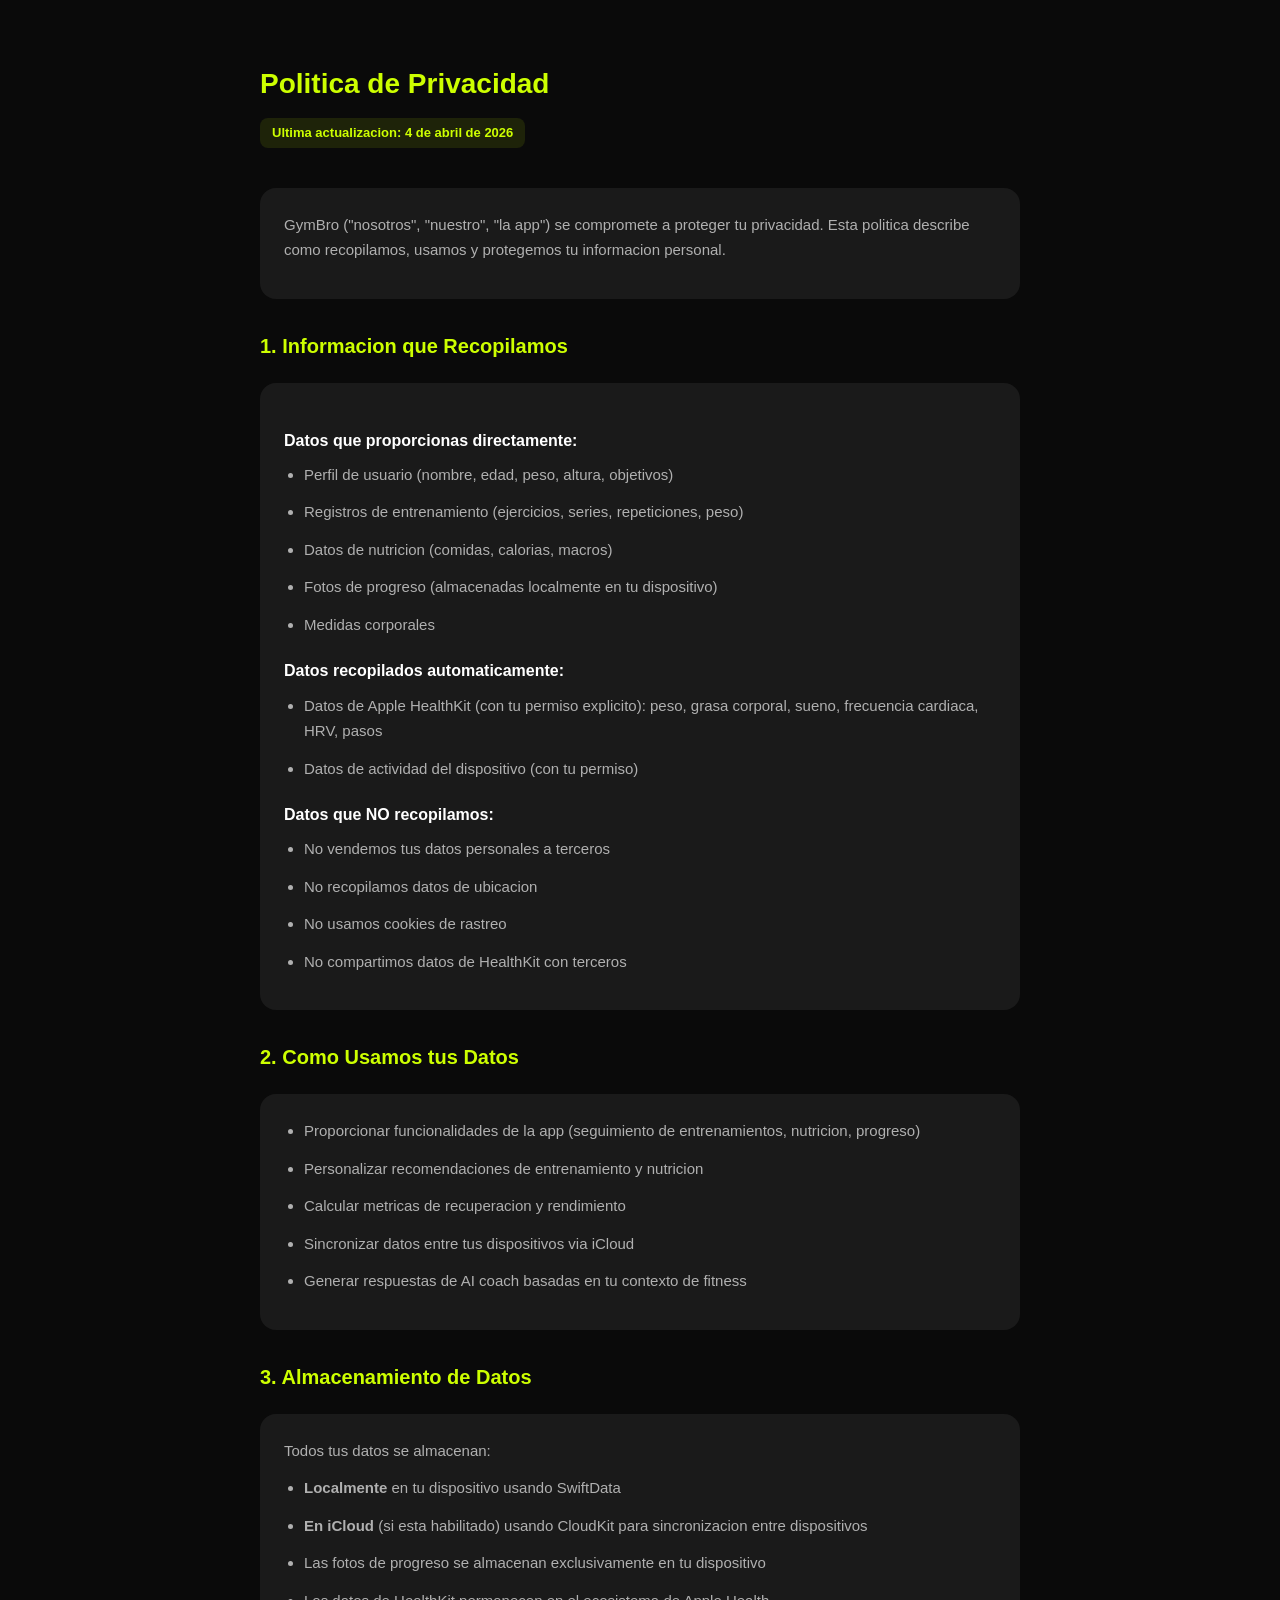
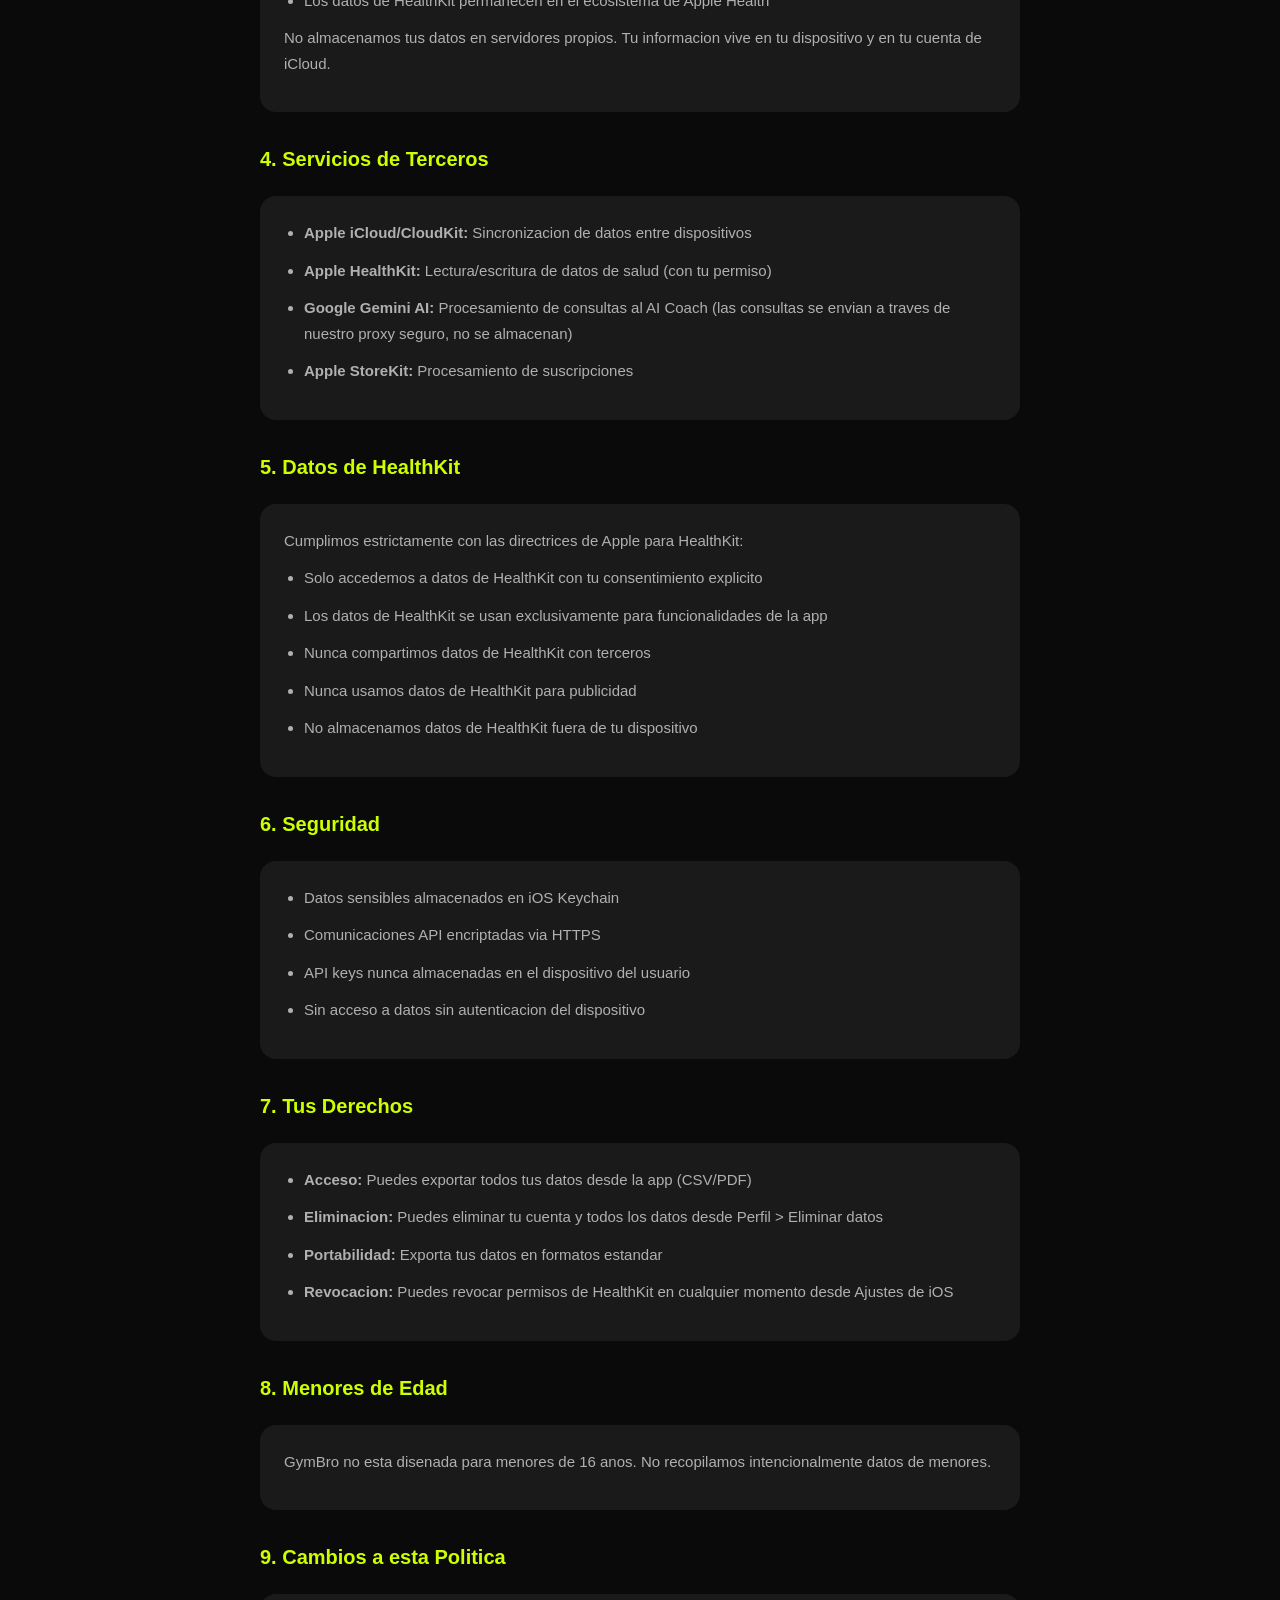
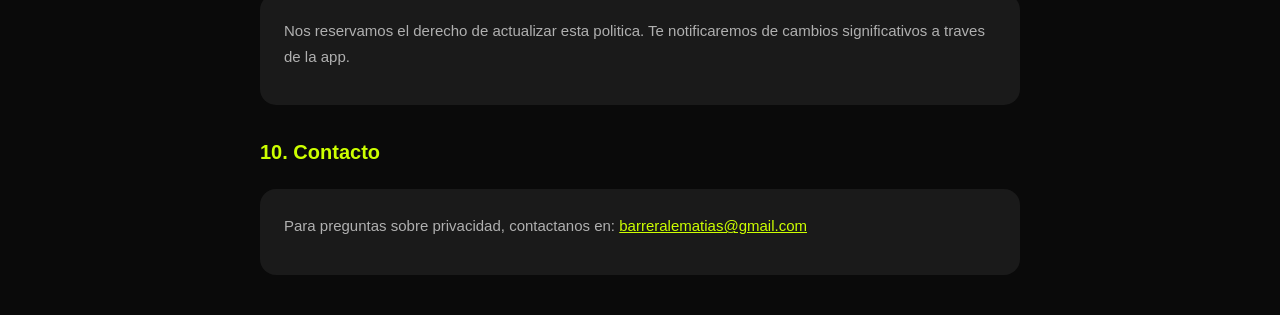
==== privacy-es.html @ dab76781 "Initial: GymBro legal documents Privacy Policy and Terms of Use in English and Spanish for App Store" ====
<!DOCTYPE html>
<html lang="es">
<head>
    <meta charset="UTF-8">
    <meta name="viewport" content="width=device-width, initial-scale=1.0">
    <title>GymBro - Politica de Privacidad</title>
    <style>
        * { margin: 0; padding: 0; box-sizing: border-box; }
        body { font-family: -apple-system, BlinkMacSystemFont, 'SF Pro Text', sans-serif; background: #0A0A0A; color: #E0E0E0; line-height: 1.7; padding: 20px; max-width: 800px; margin: 0 auto; }
        h1 { color: #CDFF00; font-size: 28px; margin: 40px 0 10px; }
        h2 { color: #CDFF00; font-size: 20px; margin: 30px 0 10px; }
        h3 { color: #fff; font-size: 16px; margin: 20px 0 8px; }
        p, li { color: #B0B0B0; font-size: 15px; margin-bottom: 12px; }
        ul { padding-left: 20px; }
        a { color: #CDFF00; }
        .badge { display: inline-block; background: #CDFF001A; color: #CDFF00; padding: 4px 12px; border-radius: 8px; font-size: 13px; font-weight: 600; margin-bottom: 20px; }
        .section { background: #1A1A1A; border-radius: 16px; padding: 24px; margin: 20px 0; }
    </style>
</head>
<body>
    <h1>Politica de Privacidad</h1>
    <div class="badge">Ultima actualizacion: 4 de abril de 2026</div>

    <div class="section">
        <p>GymBro ("nosotros", "nuestro", "la app") se compromete a proteger tu privacidad. Esta politica describe como recopilamos, usamos y protegemos tu informacion personal.</p>
    </div>

    <h2>1. Informacion que Recopilamos</h2>
    <div class="section">
        <h3>Datos que proporcionas directamente:</h3>
        <ul>
            <li>Perfil de usuario (nombre, edad, peso, altura, objetivos)</li>
            <li>Registros de entrenamiento (ejercicios, series, repeticiones, peso)</li>
            <li>Datos de nutricion (comidas, calorias, macros)</li>
            <li>Fotos de progreso (almacenadas localmente en tu dispositivo)</li>
            <li>Medidas corporales</li>
        </ul>

        <h3>Datos recopilados automaticamente:</h3>
        <ul>
            <li>Datos de Apple HealthKit (con tu permiso explicito): peso, grasa corporal, sueno, frecuencia cardiaca, HRV, pasos</li>
            <li>Datos de actividad del dispositivo (con tu permiso)</li>
        </ul>

        <h3>Datos que NO recopilamos:</h3>
        <ul>
            <li>No vendemos tus datos personales a terceros</li>
            <li>No recopilamos datos de ubicacion</li>
            <li>No usamos cookies de rastreo</li>
            <li>No compartimos datos de HealthKit con terceros</li>
        </ul>
    </div>

    <h2>2. Como Usamos tus Datos</h2>
    <div class="section">
        <ul>
            <li>Proporcionar funcionalidades de la app (seguimiento de entrenamientos, nutricion, progreso)</li>
            <li>Personalizar recomendaciones de entrenamiento y nutricion</li>
            <li>Calcular metricas de recuperacion y rendimiento</li>
            <li>Sincronizar datos entre tus dispositivos via iCloud</li>
            <li>Generar respuestas de AI coach basadas en tu contexto de fitness</li>
        </ul>
    </div>

    <h2>3. Almacenamiento de Datos</h2>
    <div class="section">
        <p>Todos tus datos se almacenan:</p>
        <ul>
            <li><strong>Localmente</strong> en tu dispositivo usando SwiftData</li>
            <li><strong>En iCloud</strong> (si esta habilitado) usando CloudKit para sincronizacion entre dispositivos</li>
            <li>Las fotos de progreso se almacenan exclusivamente en tu dispositivo</li>
            <li>Los datos de HealthKit permanecen en el ecosistema de Apple Health</li>
        </ul>
        <p>No almacenamos tus datos en servidores propios. Tu informacion vive en tu dispositivo y en tu cuenta de iCloud.</p>
    </div>

    <h2>4. Servicios de Terceros</h2>
    <div class="section">
        <ul>
            <li><strong>Apple iCloud/CloudKit:</strong> Sincronizacion de datos entre dispositivos</li>
            <li><strong>Apple HealthKit:</strong> Lectura/escritura de datos de salud (con tu permiso)</li>
            <li><strong>Google Gemini AI:</strong> Procesamiento de consultas al AI Coach (las consultas se envian a traves de nuestro proxy seguro, no se almacenan)</li>
            <li><strong>Apple StoreKit:</strong> Procesamiento de suscripciones</li>
        </ul>
    </div>

    <h2>5. Datos de HealthKit</h2>
    <div class="section">
        <p>Cumplimos estrictamente con las directrices de Apple para HealthKit:</p>
        <ul>
            <li>Solo accedemos a datos de HealthKit con tu consentimiento explicito</li>
            <li>Los datos de HealthKit se usan exclusivamente para funcionalidades de la app</li>
            <li>Nunca compartimos datos de HealthKit con terceros</li>
            <li>Nunca usamos datos de HealthKit para publicidad</li>
            <li>No almacenamos datos de HealthKit fuera de tu dispositivo</li>
        </ul>
    </div>

    <h2>6. Seguridad</h2>
    <div class="section">
        <ul>
            <li>Datos sensibles almacenados en iOS Keychain</li>
            <li>Comunicaciones API encriptadas via HTTPS</li>
            <li>API keys nunca almacenadas en el dispositivo del usuario</li>
            <li>Sin acceso a datos sin autenticacion del dispositivo</li>
        </ul>
    </div>

    <h2>7. Tus Derechos</h2>
    <div class="section">
        <ul>
            <li><strong>Acceso:</strong> Puedes exportar todos tus datos desde la app (CSV/PDF)</li>
            <li><strong>Eliminacion:</strong> Puedes eliminar tu cuenta y todos los datos desde Perfil > Eliminar datos</li>
            <li><strong>Portabilidad:</strong> Exporta tus datos en formatos estandar</li>
            <li><strong>Revocacion:</strong> Puedes revocar permisos de HealthKit en cualquier momento desde Ajustes de iOS</li>
        </ul>
    </div>

    <h2>8. Menores de Edad</h2>
    <div class="section">
        <p>GymBro no esta disenada para menores de 16 anos. No recopilamos intencionalmente datos de menores.</p>
    </div>

    <h2>9. Cambios a esta Politica</h2>
    <div class="section">
        <p>Nos reservamos el derecho de actualizar esta politica. Te notificaremos de cambios significativos a traves de la app.</p>
    </div>

    <h2>10. Contacto</h2>
    <div class="section">
        <p>Para preguntas sobre privacidad, contactanos en: <a href="mailto:barreralematias@gmail.com">barreralematias@gmail.com</a></p>
    </div>
</body>
</html>
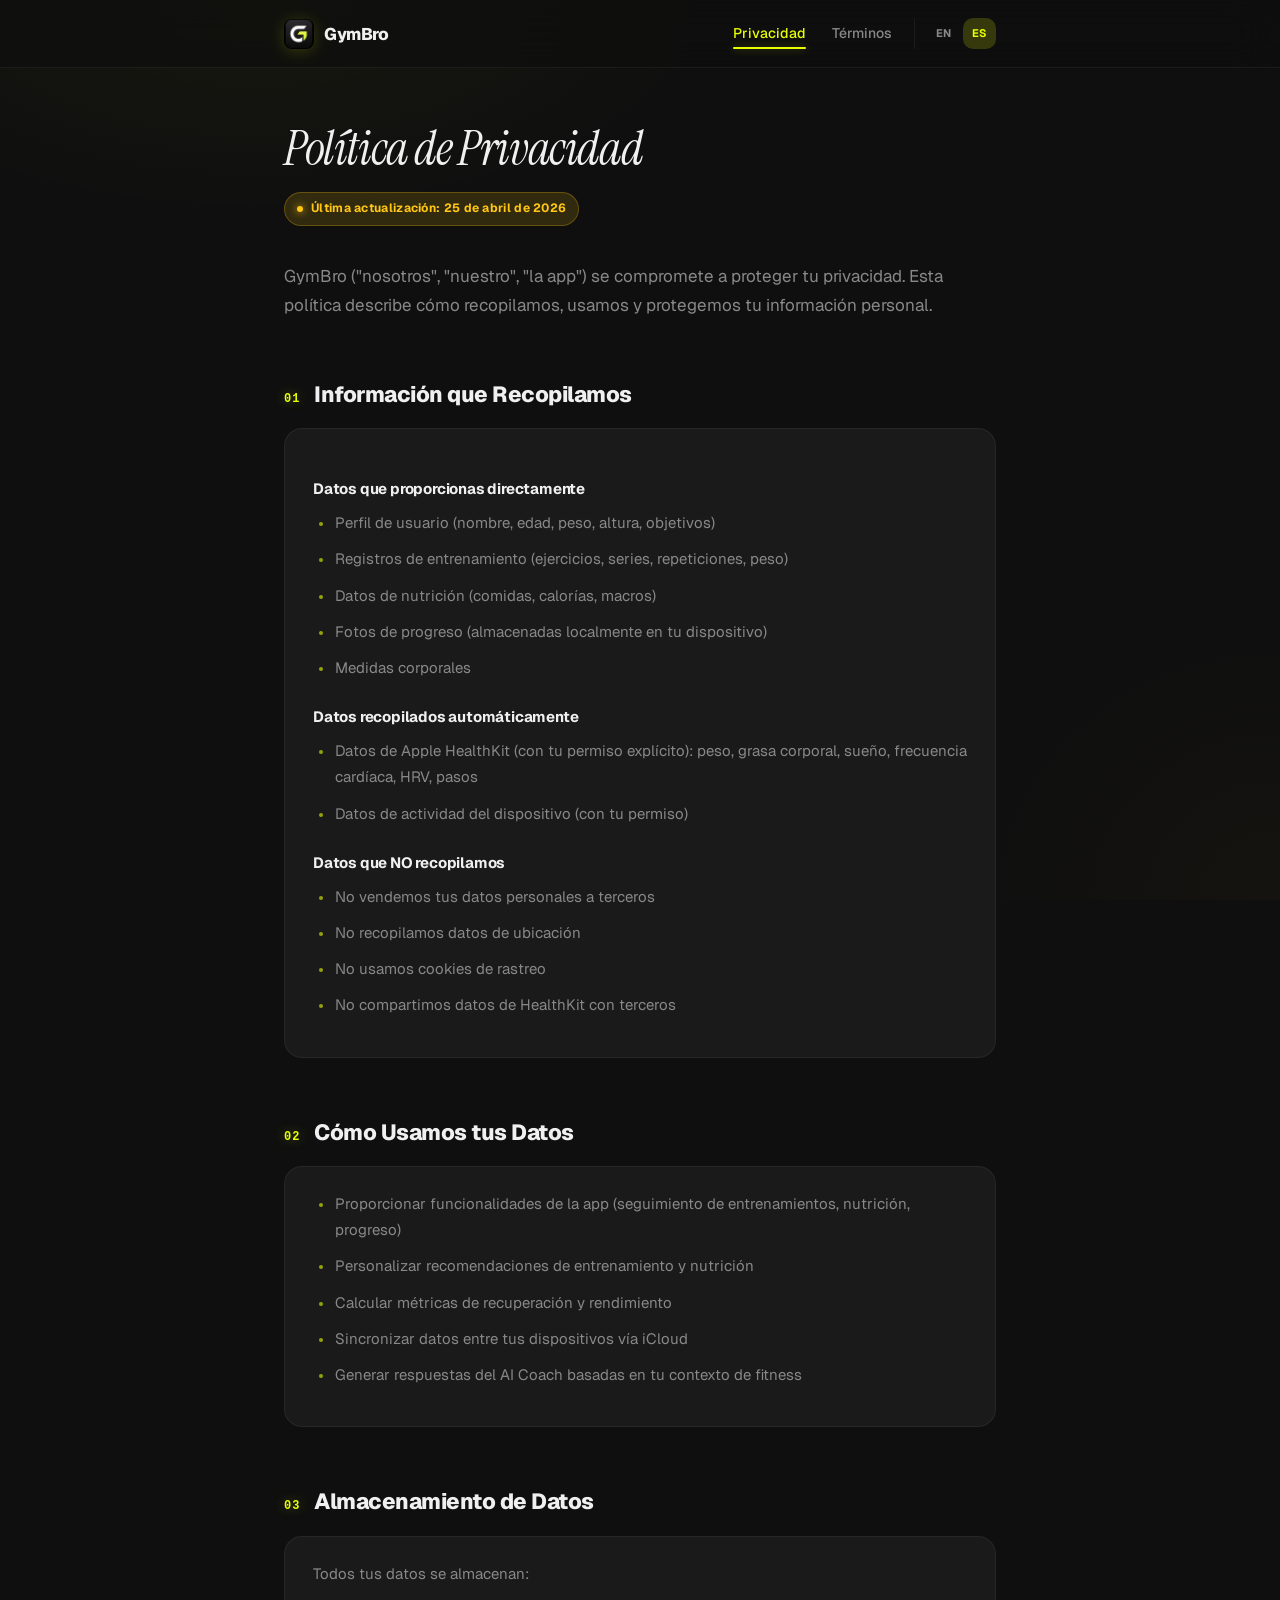
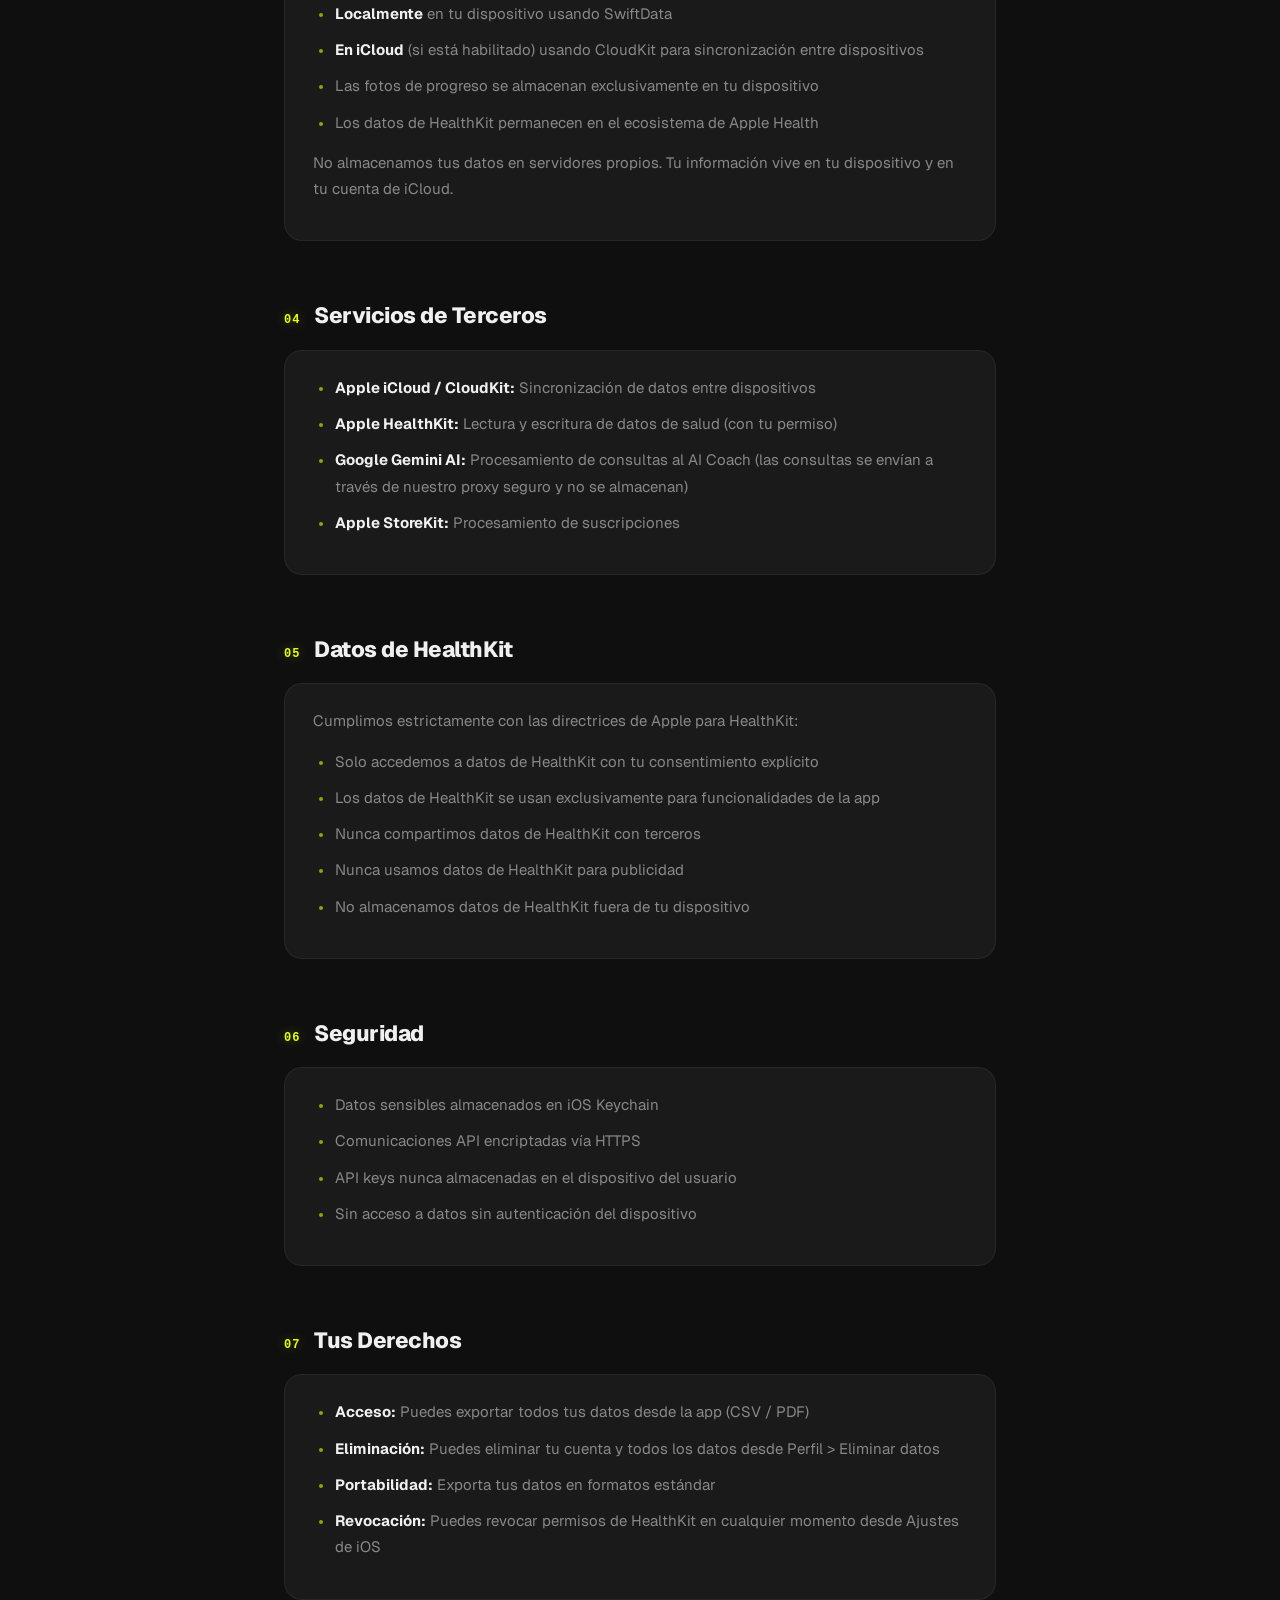
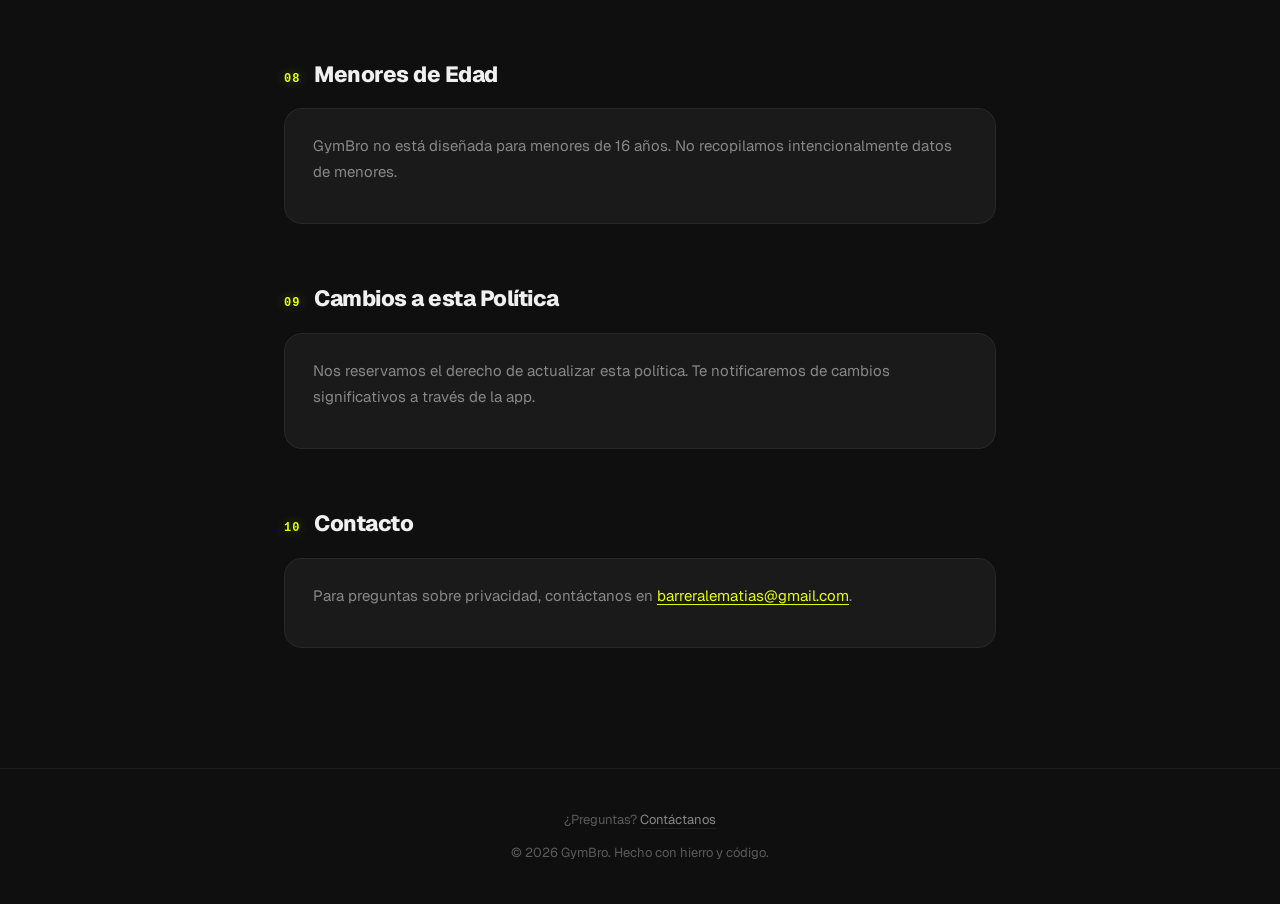
==== commit aa4f04d5: "Premium redesign: app design system + animations - Adopt exact app colors (#E8FF00 lime, #FFC714 gol" ====
--- a/privacy-es.html
+++ b/privacy-es.html
@@ -3,132 +3,160 @@
 <head>
     <meta charset="UTF-8">
     <meta name="viewport" content="width=device-width, initial-scale=1.0">
-    <title>GymBro - Politica de Privacidad</title>
-    <style>
-        * { margin: 0; padding: 0; box-sizing: border-box; }
-        body { font-family: -apple-system, BlinkMacSystemFont, 'SF Pro Text', sans-serif; background: #0A0A0A; color: #E0E0E0; line-height: 1.7; padding: 20px; max-width: 800px; margin: 0 auto; }
-        h1 { color: #CDFF00; font-size: 28px; margin: 40px 0 10px; }
-        h2 { color: #CDFF00; font-size: 20px; margin: 30px 0 10px; }
-        h3 { color: #fff; font-size: 16px; margin: 20px 0 8px; }
-        p, li { color: #B0B0B0; font-size: 15px; margin-bottom: 12px; }
-        ul { padding-left: 20px; }
-        a { color: #CDFF00; }
-        .badge { display: inline-block; background: #CDFF001A; color: #CDFF00; padding: 4px 12px; border-radius: 8px; font-size: 13px; font-weight: 600; margin-bottom: 20px; }
-        .section { background: #1A1A1A; border-radius: 16px; padding: 24px; margin: 20px 0; }
-    </style>
+    <title>Política de Privacidad · GymBro</title>
+    <meta name="description" content="Política de Privacidad de GymBro — cómo recopilamos, usamos y protegemos tus datos.">
+    <meta name="theme-color" content="#0A0A0A">
+    <meta property="og:title" content="Política de Privacidad de GymBro">
+    <meta property="og:description" content="Cómo GymBro recopila, usa y protege tus datos.">
+    <meta property="og:type" content="article">
+    <meta property="og:image" content="og-image.png">
+    <link rel="icon" type="image/png" href="favicon.png">
+    <link rel="apple-touch-icon" href="logo.png">
+    <link rel="preconnect" href="https://fonts.googleapis.com">
+    <link rel="preconnect" href="https://fonts.gstatic.com" crossorigin>
+    <link href="https://fonts.googleapis.com/css2?family=Geist:wght@400;500;600;700;800;900&family=Instrument+Serif:ital@0;1&display=swap" rel="stylesheet">
+    <link rel="stylesheet" href="styles.css">
 </head>
 <body>
-    <h1>Politica de Privacidad</h1>
-    <div class="badge">Ultima actualizacion: 4 de abril de 2026</div>
+    <header class="site-header">
+        <div class="site-header-inner">
+            <a href="./" class="brand">
+                <img src="logo.png" alt="GymBro" class="brand-mark" width="28" height="28">
+                <span>GymBro</span>
+            </a>
+            <nav class="site-nav">
+                <a href="privacy-es" class="active">Privacidad</a>
+                <a href="terms-es">Términos</a>
+                <span class="lang-toggle">
+                    <a href="privacy">EN</a>
+                    <a href="privacy-es" class="active">ES</a>
+                </span>
+            </nav>
+        </div>
+    </header>
 
-    <div class="section">
-        <p>GymBro ("nosotros", "nuestro", "la app") se compromete a proteger tu privacidad. Esta politica describe como recopilamos, usamos y protegemos tu informacion personal.</p>
-    </div>
+    <main>
+        <article>
+            <header class="article-header">
+                <h1>Política de Privacidad</h1>
+                <span class="updated">Última actualización: 25 de abril de 2026</span>
+            </header>
 
-    <h2>1. Informacion que Recopilamos</h2>
-    <div class="section">
-        <h3>Datos que proporcionas directamente:</h3>
-        <ul>
-            <li>Perfil de usuario (nombre, edad, peso, altura, objetivos)</li>
-            <li>Registros de entrenamiento (ejercicios, series, repeticiones, peso)</li>
-            <li>Datos de nutricion (comidas, calorias, macros)</li>
-            <li>Fotos de progreso (almacenadas localmente en tu dispositivo)</li>
-            <li>Medidas corporales</li>
-        </ul>
+            <p class="intro">GymBro ("nosotros", "nuestro", "la app") se compromete a proteger tu privacidad. Esta política describe cómo recopilamos, usamos y protegemos tu información personal.</p>
 
-        <h3>Datos recopilados automaticamente:</h3>
-        <ul>
-            <li>Datos de Apple HealthKit (con tu permiso explicito): peso, grasa corporal, sueno, frecuencia cardiaca, HRV, pasos</li>
-            <li>Datos de actividad del dispositivo (con tu permiso)</li>
-        </ul>
+            <h2><span class="num">01</span> Información que Recopilamos</h2>
+            <div class="section">
+                <h3>Datos que proporcionas directamente</h3>
+                <ul>
+                    <li>Perfil de usuario (nombre, edad, peso, altura, objetivos)</li>
+                    <li>Registros de entrenamiento (ejercicios, series, repeticiones, peso)</li>
+                    <li>Datos de nutrición (comidas, calorías, macros)</li>
+                    <li>Fotos de progreso (almacenadas localmente en tu dispositivo)</li>
+                    <li>Medidas corporales</li>
+                </ul>
 
-        <h3>Datos que NO recopilamos:</h3>
-        <ul>
-            <li>No vendemos tus datos personales a terceros</li>
-            <li>No recopilamos datos de ubicacion</li>
-            <li>No usamos cookies de rastreo</li>
-            <li>No compartimos datos de HealthKit con terceros</li>
-        </ul>
-    </div>
+                <h3>Datos recopilados automáticamente</h3>
+                <ul>
+                    <li>Datos de Apple HealthKit (con tu permiso explícito): peso, grasa corporal, sueño, frecuencia cardíaca, HRV, pasos</li>
+                    <li>Datos de actividad del dispositivo (con tu permiso)</li>
+                </ul>
 
-    <h2>2. Como Usamos tus Datos</h2>
-    <div class="section">
-        <ul>
-            <li>Proporcionar funcionalidades de la app (seguimiento de entrenamientos, nutricion, progreso)</li>
-            <li>Personalizar recomendaciones de entrenamiento y nutricion</li>
-            <li>Calcular metricas de recuperacion y rendimiento</li>
-            <li>Sincronizar datos entre tus dispositivos via iCloud</li>
-            <li>Generar respuestas de AI coach basadas en tu contexto de fitness</li>
-        </ul>
-    </div>
+                <h3>Datos que NO recopilamos</h3>
+                <ul>
+                    <li>No vendemos tus datos personales a terceros</li>
+                    <li>No recopilamos datos de ubicación</li>
+                    <li>No usamos cookies de rastreo</li>
+                    <li>No compartimos datos de HealthKit con terceros</li>
+                </ul>
+            </div>
 
-    <h2>3. Almacenamiento de Datos</h2>
-    <div class="section">
-        <p>Todos tus datos se almacenan:</p>
-        <ul>
-            <li><strong>Localmente</strong> en tu dispositivo usando SwiftData</li>
-            <li><strong>En iCloud</strong> (si esta habilitado) usando CloudKit para sincronizacion entre dispositivos</li>
-            <li>Las fotos de progreso se almacenan exclusivamente en tu dispositivo</li>
-            <li>Los datos de HealthKit permanecen en el ecosistema de Apple Health</li>
-        </ul>
-        <p>No almacenamos tus datos en servidores propios. Tu informacion vive en tu dispositivo y en tu cuenta de iCloud.</p>
-    </div>
+            <h2><span class="num">02</span> Cómo Usamos tus Datos</h2>
+            <div class="section">
+                <ul>
+                    <li>Proporcionar funcionalidades de la app (seguimiento de entrenamientos, nutrición, progreso)</li>
+                    <li>Personalizar recomendaciones de entrenamiento y nutrición</li>
+                    <li>Calcular métricas de recuperación y rendimiento</li>
+                    <li>Sincronizar datos entre tus dispositivos vía iCloud</li>
+                    <li>Generar respuestas del AI Coach basadas en tu contexto de fitness</li>
+                </ul>
+            </div>
 
-    <h2>4. Servicios de Terceros</h2>
-    <div class="section">
-        <ul>
-            <li><strong>Apple iCloud/CloudKit:</strong> Sincronizacion de datos entre dispositivos</li>
-            <li><strong>Apple HealthKit:</strong> Lectura/escritura de datos de salud (con tu permiso)</li>
-            <li><strong>Google Gemini AI:</strong> Procesamiento de consultas al AI Coach (las consultas se envian a traves de nuestro proxy seguro, no se almacenan)</li>
-            <li><strong>Apple StoreKit:</strong> Procesamiento de suscripciones</li>
-        </ul>
-    </div>
+            <h2><span class="num">03</span> Almacenamiento de Datos</h2>
+            <div class="section">
+                <p>Todos tus datos se almacenan:</p>
+                <ul>
+                    <li><strong>Localmente</strong> en tu dispositivo usando SwiftData</li>
+                    <li><strong>En iCloud</strong> (si está habilitado) usando CloudKit para sincronización entre dispositivos</li>
+                    <li>Las fotos de progreso se almacenan exclusivamente en tu dispositivo</li>
+                    <li>Los datos de HealthKit permanecen en el ecosistema de Apple Health</li>
+                </ul>
+                <p>No almacenamos tus datos en servidores propios. Tu información vive en tu dispositivo y en tu cuenta de iCloud.</p>
+            </div>
 
-    <h2>5. Datos de HealthKit</h2>
-    <div class="section">
-        <p>Cumplimos estrictamente con las directrices de Apple para HealthKit:</p>
-        <ul>
-            <li>Solo accedemos a datos de HealthKit con tu consentimiento explicito</li>
-            <li>Los datos de HealthKit se usan exclusivamente para funcionalidades de la app</li>
-            <li>Nunca compartimos datos de HealthKit con terceros</li>
-            <li>Nunca usamos datos de HealthKit para publicidad</li>
-            <li>No almacenamos datos de HealthKit fuera de tu dispositivo</li>
-        </ul>
-    </div>
+            <h2><span class="num">04</span> Servicios de Terceros</h2>
+            <div class="section">
+                <ul>
+                    <li><strong>Apple iCloud / CloudKit:</strong> Sincronización de datos entre dispositivos</li>
+                    <li><strong>Apple HealthKit:</strong> Lectura y escritura de datos de salud (con tu permiso)</li>
+                    <li><strong>Google Gemini AI:</strong> Procesamiento de consultas al AI Coach (las consultas se envían a través de nuestro proxy seguro y no se almacenan)</li>
+                    <li><strong>Apple StoreKit:</strong> Procesamiento de suscripciones</li>
+                </ul>
+            </div>
 
-    <h2>6. Seguridad</h2>
-    <div class="section">
-        <ul>
-            <li>Datos sensibles almacenados en iOS Keychain</li>
-            <li>Comunicaciones API encriptadas via HTTPS</li>
-            <li>API keys nunca almacenadas en el dispositivo del usuario</li>
-            <li>Sin acceso a datos sin autenticacion del dispositivo</li>
-        </ul>
-    </div>
+            <h2><span class="num">05</span> Datos de HealthKit</h2>
+            <div class="section">
+                <p>Cumplimos estrictamente con las directrices de Apple para HealthKit:</p>
+                <ul>
+                    <li>Solo accedemos a datos de HealthKit con tu consentimiento explícito</li>
+                    <li>Los datos de HealthKit se usan exclusivamente para funcionalidades de la app</li>
+                    <li>Nunca compartimos datos de HealthKit con terceros</li>
+                    <li>Nunca usamos datos de HealthKit para publicidad</li>
+                    <li>No almacenamos datos de HealthKit fuera de tu dispositivo</li>
+                </ul>
+            </div>
 
-    <h2>7. Tus Derechos</h2>
-    <div class="section">
-        <ul>
-            <li><strong>Acceso:</strong> Puedes exportar todos tus datos desde la app (CSV/PDF)</li>
-            <li><strong>Eliminacion:</strong> Puedes eliminar tu cuenta y todos los datos desde Perfil > Eliminar datos</li>
-            <li><strong>Portabilidad:</strong> Exporta tus datos en formatos estandar</li>
-            <li><strong>Revocacion:</strong> Puedes revocar permisos de HealthKit en cualquier momento desde Ajustes de iOS</li>
-        </ul>
-    </div>
+            <h2><span class="num">06</span> Seguridad</h2>
+            <div class="section">
+                <ul>
+                    <li>Datos sensibles almacenados en iOS Keychain</li>
+                    <li>Comunicaciones API encriptadas vía HTTPS</li>
+                    <li>API keys nunca almacenadas en el dispositivo del usuario</li>
+                    <li>Sin acceso a datos sin autenticación del dispositivo</li>
+                </ul>
+            </div>
 
-    <h2>8. Menores de Edad</h2>
-    <div class="section">
-        <p>GymBro no esta disenada para menores de 16 anos. No recopilamos intencionalmente datos de menores.</p>
-    </div>
+            <h2><span class="num">07</span> Tus Derechos</h2>
+            <div class="section">
+                <ul>
+                    <li><strong>Acceso:</strong> Puedes exportar todos tus datos desde la app (CSV / PDF)</li>
+                    <li><strong>Eliminación:</strong> Puedes eliminar tu cuenta y todos los datos desde Perfil &gt; Eliminar datos</li>
+                    <li><strong>Portabilidad:</strong> Exporta tus datos en formatos estándar</li>
+                    <li><strong>Revocación:</strong> Puedes revocar permisos de HealthKit en cualquier momento desde Ajustes de iOS</li>
+                </ul>
+            </div>
 
-    <h2>9. Cambios a esta Politica</h2>
-    <div class="section">
-        <p>Nos reservamos el derecho de actualizar esta politica. Te notificaremos de cambios significativos a traves de la app.</p>
-    </div>
+            <h2><span class="num">08</span> Menores de Edad</h2>
+            <div class="section">
+                <p>GymBro no está diseñada para menores de 16 años. No recopilamos intencionalmente datos de menores.</p>
+            </div>
 
-    <h2>10. Contacto</h2>
-    <div class="section">
-        <p>Para preguntas sobre privacidad, contactanos en: <a href="mailto:barreralematias@gmail.com">barreralematias@gmail.com</a></p>
-    </div>
+            <h2><span class="num">09</span> Cambios a esta Política</h2>
+            <div class="section">
+                <p>Nos reservamos el derecho de actualizar esta política. Te notificaremos de cambios significativos a través de la app.</p>
+            </div>
+
+            <h2><span class="num">10</span> Contacto</h2>
+            <div class="section">
+                <p>Para preguntas sobre privacidad, contáctanos en <a href="mailto:barreralematias@gmail.com">barreralematias@gmail.com</a>.</p>
+            </div>
+        </article>
+    </main>
+
+    <footer class="site-footer">
+        <div class="site-footer-inner">
+            <p>¿Preguntas? <a href="mailto:barreralematias@gmail.com">Contáctanos</a></p>
+            <p>© 2026 GymBro. Hecho con hierro y código.</p>
+        </div>
+    </footer>
 </body>
 </html>
--- a/styles.css
+++ b/styles.css
@@ -0,0 +1,696 @@
+/* ==========================================================
+   GymBro · Legal site
+   Design tokens cloned from /Theme/GymBroTheme.swift
+   ========================================================== */
+
+:root {
+  /* Colors — exact app values */
+  --bg: #0F0F0F;
+  --bg-surface: #1A1A1A;
+  --bg-surface-2: #242424;
+  --bg-hover: #2A2A2A;
+  --border: rgba(255, 255, 255, 0.06);
+  --border-strong: rgba(255, 255, 255, 0.12);
+  --text: #F0F0F0;
+  --text-muted: #888888;
+  --text-dim: #5A5A5A;
+
+  --lime: #E8FF00;
+  --lime-soft: rgba(232, 255, 0, 0.18);
+  --lime-glow: rgba(232, 255, 0, 0.35);
+
+  --gold: #FFC714;
+  --gold-soft: rgba(255, 199, 20, 0.15);
+  --gold-glow: rgba(255, 199, 20, 0.35);
+
+  /* Radii */
+  --r-sm: 10px;
+  --r-md: 14px;
+  --r-lg: 18px;
+  --r-xl: 24px;
+
+  /* Layout */
+  --max-width: 760px;
+
+  /* Typography */
+  --font-body: "Geist", -apple-system, BlinkMacSystemFont, "SF Pro Text", system-ui, sans-serif;
+  --font-display: "Geist", -apple-system, BlinkMacSystemFont, "SF Pro Display", system-ui, sans-serif;
+  --font-editorial: "Instrument Serif", Georgia, serif;
+
+  /* Animation curves */
+  --ease-out: cubic-bezier(0.16, 1, 0.3, 1);
+  --spring: cubic-bezier(0.34, 1.56, 0.64, 1);
+}
+
+* { margin: 0; padding: 0; box-sizing: border-box; }
+
+html { scroll-behavior: smooth; }
+
+body {
+  font-family: var(--font-body);
+  background: var(--bg);
+  background-image:
+    radial-gradient(ellipse 60% 40% at 20% 0%, rgba(232, 255, 0, 0.04) 0%, transparent 60%),
+    radial-gradient(ellipse 40% 50% at 100% 100%, rgba(255, 199, 20, 0.025) 0%, transparent 60%);
+  background-attachment: fixed;
+  color: var(--text);
+  line-height: 1.65;
+  font-size: 16px;
+  font-weight: 400;
+  -webkit-font-smoothing: antialiased;
+  -moz-osx-font-smoothing: grayscale;
+  min-height: 100vh;
+  display: flex;
+  flex-direction: column;
+}
+
+::selection {
+  background: var(--lime);
+  color: #000;
+}
+
+/* ==========================================================
+   Header
+   ========================================================== */
+.site-header {
+  position: sticky;
+  top: 0;
+  z-index: 50;
+  backdrop-filter: blur(24px) saturate(160%);
+  -webkit-backdrop-filter: blur(24px) saturate(160%);
+  background: rgba(15, 15, 15, 0.72);
+  border-bottom: 1px solid var(--border);
+}
+
+.site-header-inner {
+  max-width: var(--max-width);
+  margin: 0 auto;
+  padding: 14px 24px;
+  display: flex;
+  align-items: center;
+  justify-content: space-between;
+  gap: 16px;
+}
+
+.brand {
+  display: inline-flex;
+  align-items: center;
+  gap: 10px;
+  font-family: var(--font-display);
+  font-weight: 800;
+  font-size: 17px;
+  color: var(--text);
+  text-decoration: none;
+  letter-spacing: -0.4px;
+  transition: color 0.2s var(--ease-out);
+}
+
+.brand-mark {
+  width: 30px;
+  height: 30px;
+  border-radius: 8px;
+  display: block;
+  object-fit: cover;
+  transition: filter 0.4s var(--ease-out), transform 0.4s var(--spring);
+  filter: drop-shadow(0 2px 8px rgba(232, 255, 0, 0.18));
+}
+
+.brand:hover .brand-mark {
+  filter: drop-shadow(0 4px 14px rgba(232, 255, 0, 0.45));
+  transform: rotate(-4deg) scale(1.05);
+}
+
+.site-nav {
+  display: flex;
+  align-items: center;
+  gap: 2px;
+}
+
+.site-nav a {
+  position: relative;
+  color: var(--text-muted);
+  text-decoration: none;
+  font-size: 14px;
+  font-weight: 500;
+  padding: 8px 12px;
+  border-radius: var(--r-sm);
+  transition: color 0.2s var(--ease-out), background 0.2s var(--ease-out);
+}
+
+.site-nav a:hover {
+  color: var(--text);
+  background: var(--bg-surface);
+}
+
+.site-nav a.active {
+  color: var(--lime);
+}
+
+.site-nav a.active::after {
+  content: "";
+  position: absolute;
+  left: 12px;
+  right: 12px;
+  bottom: 4px;
+  height: 2px;
+  background: var(--lime);
+  border-radius: 2px;
+  box-shadow: 0 0 8px var(--lime-glow);
+}
+
+.lang-toggle {
+  margin-left: 8px;
+  padding-left: 12px;
+  border-left: 1px solid var(--border);
+  display: flex;
+  gap: 2px;
+}
+
+.lang-toggle a {
+  font-size: 11px;
+  font-weight: 700;
+  letter-spacing: 0.6px;
+  text-transform: uppercase;
+  padding: 6px 9px;
+}
+
+.lang-toggle a.active {
+  background: var(--lime-soft);
+  color: var(--lime);
+}
+
+.lang-toggle a.active::after { display: none; }
+
+/* ==========================================================
+   Hero (index.html)
+   ========================================================== */
+.hero {
+  text-align: center;
+  padding: 96px 24px 32px;
+  position: relative;
+}
+
+.hero-logo-wrap {
+  position: relative;
+  width: 132px;
+  height: 132px;
+  margin: 0 auto 32px;
+  display: flex;
+  align-items: center;
+  justify-content: center;
+  animation: hero-pop 0.9s var(--spring) both;
+}
+
+.hero-logo {
+  position: relative;
+  width: 88px;
+  height: 88px;
+  border-radius: 22px;
+  display: block;
+  box-shadow:
+    0 16px 48px rgba(255, 199, 20, 0.18),
+    0 4px 16px rgba(0, 0, 0, 0.6);
+  z-index: 3;
+}
+
+/* Breathing radial bloom — gold glow behind logo */
+.hero-bloom {
+  position: absolute;
+  inset: -22px;
+  border-radius: 50%;
+  background: radial-gradient(circle, var(--gold-glow) 0%, transparent 70%);
+  z-index: 1;
+  animation: hero-breathe 1.6s var(--ease-out) both;
+}
+
+/* Rotating angular gradient ring (24s) */
+.hero-ring {
+  position: absolute;
+  inset: 0;
+  border-radius: 50%;
+  z-index: 2;
+  background: conic-gradient(
+    from 0deg,
+    rgba(255, 199, 20, 0.5),
+    rgba(255, 199, 20, 0.08),
+    rgba(255, 199, 20, 0.5),
+    rgba(255, 199, 20, 0.08),
+    rgba(255, 199, 20, 0.5)
+  );
+  -webkit-mask: radial-gradient(circle, transparent 56px, #000 56px, #000 64px, transparent 64px);
+          mask: radial-gradient(circle, transparent 56px, #000 56px, #000 64px, transparent 64px);
+  animation: hero-spin 24s linear infinite;
+  opacity: 0.9;
+}
+
+/* Counter-rotating inner ring (36s) */
+.hero-ring-inner {
+  position: absolute;
+  inset: 12px;
+  border-radius: 50%;
+  z-index: 2;
+  background: conic-gradient(
+    from 0deg,
+    rgba(255, 199, 20, 0.3),
+    transparent,
+    rgba(255, 199, 20, 0.3),
+    transparent
+  );
+  -webkit-mask: radial-gradient(circle, transparent 50px, #000 50px, #000 54px, transparent 54px);
+          mask: radial-gradient(circle, transparent 50px, #000 50px, #000 54px, transparent 54px);
+  animation: hero-spin-reverse 36s linear infinite;
+}
+
+@keyframes hero-spin {
+  from { transform: rotate(0deg); }
+  to   { transform: rotate(360deg); }
+}
+
+@keyframes hero-spin-reverse {
+  from { transform: rotate(0deg); }
+  to   { transform: rotate(-360deg); }
+}
+
+@keyframes hero-breathe {
+  from {
+    opacity: 0;
+    transform: scale(0.7);
+  }
+  to {
+    opacity: 1;
+    transform: scale(1);
+  }
+}
+
+@keyframes hero-pop {
+  from {
+    opacity: 0;
+    transform: scale(0.85);
+  }
+  to {
+    opacity: 1;
+    transform: scale(1);
+  }
+}
+
+.hero-eyebrow {
+  display: inline-block;
+  font-size: 11px;
+  font-weight: 700;
+  letter-spacing: 1.8px;
+  text-transform: uppercase;
+  color: var(--gold);
+  margin-bottom: 14px;
+  background: linear-gradient(90deg, var(--gold), #FFE066, var(--gold));
+  background-size: 200% 100%;
+  -webkit-background-clip: text;
+  background-clip: text;
+  -webkit-text-fill-color: transparent;
+  animation: shimmer 4s linear infinite, fade-up 0.6s var(--ease-out) 0.2s both;
+}
+
+@keyframes shimmer {
+  from { background-position: 200% 0; }
+  to   { background-position: -200% 0; }
+}
+
+.hero h1 {
+  font-family: var(--font-editorial);
+  font-style: italic;
+  font-size: 68px;
+  font-weight: 400;
+  letter-spacing: -2px;
+  line-height: 0.95;
+  margin-bottom: 18px;
+  color: var(--text);
+  animation: fade-up 0.7s var(--ease-out) 0.3s both;
+}
+
+.hero p {
+  color: var(--text-muted);
+  font-size: 18px;
+  max-width: 480px;
+  margin: 0 auto;
+  animation: fade-up 0.7s var(--ease-out) 0.4s both;
+}
+
+@keyframes fade-up {
+  from {
+    opacity: 0;
+    transform: translateY(12px);
+  }
+  to {
+    opacity: 1;
+    transform: translateY(0);
+  }
+}
+
+/* ==========================================================
+   Doc grid (index.html)
+   ========================================================== */
+.doc-grid {
+  display: grid;
+  grid-template-columns: 1fr;
+  gap: 12px;
+  margin: 16px auto 36px;
+  max-width: 560px;
+}
+
+@media (min-width: 640px) {
+  .doc-grid { grid-template-columns: 1fr 1fr; }
+}
+
+.doc-card {
+  position: relative;
+  overflow: hidden;
+  background: var(--bg-surface);
+  border: 1px solid var(--border);
+  border-radius: var(--r-lg);
+  padding: 22px;
+  text-decoration: none;
+  color: var(--text);
+  transition:
+    border-color 0.3s var(--ease-out),
+    transform 0.3s var(--ease-out),
+    background 0.3s var(--ease-out),
+    box-shadow 0.3s var(--ease-out);
+  display: flex;
+  flex-direction: column;
+  gap: 6px;
+  animation: fade-up 0.6s var(--ease-out) both;
+}
+
+.doc-grid > .doc-card:nth-child(1) { animation-delay: 0.5s; }
+.doc-grid > .doc-card:nth-child(2) { animation-delay: 0.55s; }
+.doc-grid:nth-of-type(2) > .doc-card:nth-child(1) { animation-delay: 0.65s; }
+.doc-grid:nth-of-type(2) > .doc-card:nth-child(2) { animation-delay: 0.7s; }
+
+.doc-card::before {
+  content: "";
+  position: absolute;
+  inset: 0;
+  background: linear-gradient(135deg, var(--lime-soft) 0%, transparent 50%);
+  opacity: 0;
+  transition: opacity 0.3s var(--ease-out);
+  pointer-events: none;
+}
+
+.doc-card:hover {
+  border-color: rgba(232, 255, 0, 0.4);
+  transform: translateY(-3px);
+  box-shadow:
+    0 16px 32px rgba(0, 0, 0, 0.4),
+    0 0 0 1px rgba(232, 255, 0, 0.2);
+}
+
+.doc-card:hover::before { opacity: 1; }
+
+.doc-card > * { position: relative; z-index: 1; }
+
+.doc-card-icon {
+  width: 36px;
+  height: 36px;
+  border-radius: 10px;
+  background: var(--lime-soft);
+  display: inline-flex;
+  align-items: center;
+  justify-content: center;
+  margin-bottom: 10px;
+  font-size: 18px;
+  transition: background 0.3s var(--ease-out), transform 0.4s var(--spring);
+}
+
+.doc-card:hover .doc-card-icon {
+  background: var(--lime);
+  transform: rotate(-6deg) scale(1.08);
+}
+
+.doc-card-title {
+  font-family: var(--font-display);
+  font-size: 17px;
+  font-weight: 700;
+  letter-spacing: -0.3px;
+}
+
+.doc-card-desc {
+  font-size: 13px;
+  color: var(--text-muted);
+  line-height: 1.5;
+}
+
+.doc-section-title {
+  font-size: 11px;
+  font-weight: 700;
+  letter-spacing: 1.6px;
+  text-transform: uppercase;
+  color: var(--text-dim);
+  text-align: center;
+  margin: 32px 0 8px;
+}
+
+/* ==========================================================
+   Main / Article
+   ========================================================== */
+main {
+  flex: 1;
+  max-width: var(--max-width);
+  margin: 0 auto;
+  padding: 56px 24px 24px;
+  width: 100%;
+}
+
+article > * {
+  animation: fade-up 0.6s var(--ease-out) both;
+}
+
+article > *:nth-child(1)  { animation-delay: 0.05s; }
+article > *:nth-child(2)  { animation-delay: 0.10s; }
+article > *:nth-child(3)  { animation-delay: 0.15s; }
+article > *:nth-child(4)  { animation-delay: 0.20s; }
+article > *:nth-child(n+5){ animation-delay: 0.25s; }
+
+.article-header {
+  margin-bottom: 36px;
+}
+
+.article-header h1 {
+  font-family: var(--font-editorial);
+  font-style: italic;
+  font-size: 48px;
+  font-weight: 400;
+  letter-spacing: -1.4px;
+  line-height: 1.05;
+  color: var(--text);
+  margin-bottom: 18px;
+}
+
+.updated {
+  display: inline-flex;
+  align-items: center;
+  gap: 8px;
+  background: var(--gold-soft);
+  color: var(--gold);
+  font-size: 12px;
+  font-weight: 700;
+  letter-spacing: 0.3px;
+  padding: 6px 12px;
+  border-radius: 99px;
+  border: 1px solid rgba(255, 199, 20, 0.25);
+}
+
+.updated::before {
+  content: "";
+  width: 6px;
+  height: 6px;
+  border-radius: 50%;
+  background: var(--gold);
+  box-shadow: 0 0 8px var(--gold);
+  animation: pulse 2.4s var(--ease-out) infinite;
+}
+
+@keyframes pulse {
+  0%, 100% { opacity: 1; transform: scale(1); }
+  50%      { opacity: 0.55; transform: scale(0.85); }
+}
+
+.intro {
+  font-size: 17px;
+  color: var(--text-muted);
+  margin-bottom: 32px;
+  line-height: 1.7;
+}
+
+article h2 {
+  font-family: var(--font-display);
+  color: var(--text);
+  font-size: 22px;
+  font-weight: 800;
+  letter-spacing: -0.5px;
+  margin: 56px 0 14px;
+  display: flex;
+  align-items: baseline;
+  gap: 14px;
+}
+
+article h2 .num {
+  font-family: "SF Mono", ui-monospace, Menlo, monospace;
+  color: var(--lime);
+  font-size: 12px;
+  font-weight: 700;
+  letter-spacing: 1px;
+  text-shadow: 0 0 12px var(--lime-glow);
+}
+
+article h3 {
+  font-family: var(--font-display);
+  color: var(--text);
+  font-size: 15px;
+  font-weight: 700;
+  letter-spacing: -0.2px;
+  margin: 24px 0 8px;
+}
+
+article p,
+article li {
+  color: var(--text-muted);
+  font-size: 15px;
+  line-height: 1.75;
+}
+
+article p { margin-bottom: 14px; }
+
+article ul {
+  list-style: none;
+  padding: 0;
+  margin-bottom: 14px;
+}
+
+article li {
+  position: relative;
+  padding-left: 22px;
+  margin-bottom: 10px;
+}
+
+article li::before {
+  content: "";
+  position: absolute;
+  left: 6px;
+  top: 12px;
+  width: 4px;
+  height: 4px;
+  border-radius: 50%;
+  background: var(--lime);
+  opacity: 0.6;
+  transition: opacity 0.2s var(--ease-out), box-shadow 0.2s var(--ease-out);
+}
+
+article li:hover::before {
+  opacity: 1;
+  box-shadow: 0 0 8px var(--lime-glow);
+}
+
+article li strong {
+  color: var(--text);
+  font-weight: 700;
+}
+
+.section {
+  background: var(--bg-surface);
+  border: 1px solid var(--border);
+  border-radius: var(--r-lg);
+  padding: 24px 28px;
+  margin: 16px 0;
+  transition: border-color 0.3s var(--ease-out);
+}
+
+.section:hover {
+  border-color: var(--border-strong);
+}
+
+article a {
+  color: var(--lime);
+  text-decoration: none;
+  background-image: linear-gradient(var(--lime), var(--lime));
+  background-size: 100% 1px;
+  background-repeat: no-repeat;
+  background-position: 0 100%;
+  transition: background-size 0.3s var(--ease-out), color 0.2s var(--ease-out);
+}
+
+article a:hover {
+  color: var(--gold);
+  background-image: linear-gradient(var(--gold), var(--gold));
+  background-size: 100% 2px;
+}
+
+/* ==========================================================
+   Footer
+   ========================================================== */
+.site-footer {
+  margin-top: 80px;
+  padding: 40px 24px;
+  border-top: 1px solid var(--border);
+  text-align: center;
+}
+
+.site-footer-inner {
+  max-width: var(--max-width);
+  margin: 0 auto;
+  display: flex;
+  flex-direction: column;
+  align-items: center;
+  gap: 12px;
+}
+
+.site-footer p {
+  color: var(--text-dim);
+  font-size: 13px;
+}
+
+.site-footer a {
+  color: var(--text-muted);
+  text-decoration: none;
+  border-bottom: 1px solid var(--border);
+  transition: color 0.2s var(--ease-out), border-color 0.2s var(--ease-out);
+}
+
+.site-footer a:hover {
+  color: var(--lime);
+  border-bottom-color: var(--lime);
+}
+
+/* ==========================================================
+   Mobile
+   ========================================================== */
+@media (max-width: 600px) {
+  .site-header-inner { padding: 12px 16px; }
+  .brand { font-size: 16px; gap: 8px; }
+  .brand-mark { width: 26px; height: 26px; }
+  .site-nav a { padding: 6px 8px; font-size: 13px; }
+  .lang-toggle { margin-left: 4px; padding-left: 8px; }
+
+  main { padding: 40px 16px 24px; }
+
+  .article-header h1 { font-size: 36px; letter-spacing: -1px; }
+  article h2 { font-size: 20px; margin: 40px 0 12px; }
+  article h2 .num { font-size: 11px; }
+  .section { padding: 20px; }
+
+  .hero { padding: 64px 16px 16px; }
+  .hero-logo-wrap { width: 116px; height: 116px; margin-bottom: 24px; }
+  .hero-logo { width: 76px; height: 76px; border-radius: 19px; }
+  .hero-ring { -webkit-mask: radial-gradient(circle, transparent 48px, #000 48px, #000 56px, transparent 56px); mask: radial-gradient(circle, transparent 48px, #000 48px, #000 56px, transparent 56px); }
+  .hero-ring-inner { -webkit-mask: radial-gradient(circle, transparent 42px, #000 42px, #000 46px, transparent 46px); mask: radial-gradient(circle, transparent 42px, #000 42px, #000 46px, transparent 46px); }
+  .hero h1 { font-size: 52px; letter-spacing: -1.5px; }
+  .hero p { font-size: 16px; }
+}
+
+/* Reduced motion support */
+@media (prefers-reduced-motion: reduce) {
+  *, *::before, *::after {
+    animation-duration: 0.01ms !important;
+    animation-iteration-count: 1 !important;
+    transition-duration: 0.01ms !important;
+  }
+  .hero-ring, .hero-ring-inner { display: none; }
+}
